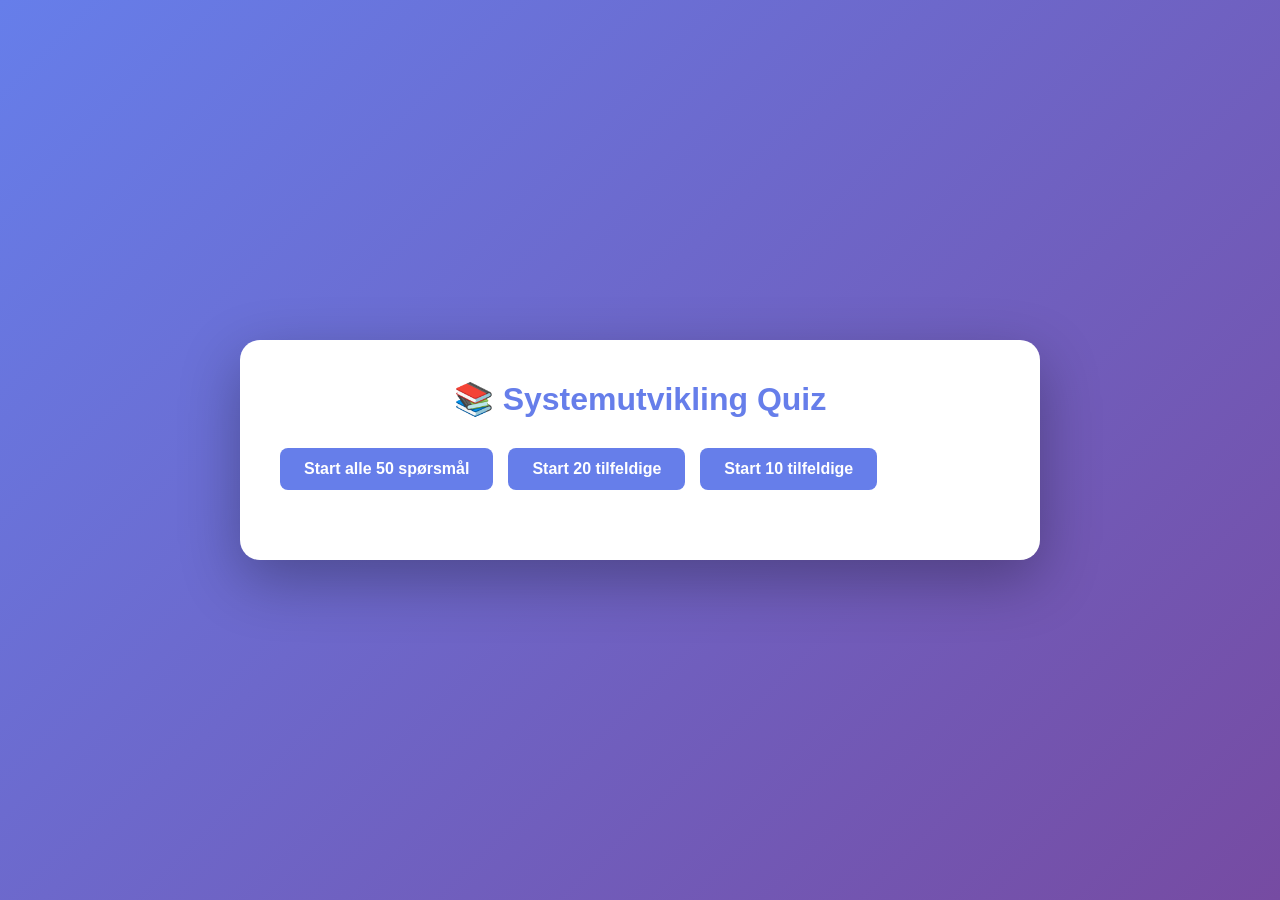
==== index.html @ 2f9189c8 "Add html, css and js, copied from prev repo" ====
<!DOCTYPE html>
<html lang="no">
<head>
    <meta charset="UTF-8">
    <meta name="viewport" content="width=device-width, initial-scale=1.0">
    <link rel="stylesheet" href="style.css">
    <script src="script.js"></script>
    <title>Systemutvikling Quiz</title>
</head>
<body>
    <div class="container">
        <h1>📚 Systemutvikling Quiz</h1>
        
        <div id="startScreen">
            <div class="quiz-controls">
                <button onclick="startQuiz('all')">Start alle 50 spørsmål</button>
                <button onclick="startQuiz('random20')">Start 20 tilfeldige</button>
                <button onclick="startQuiz('random10')">Start 10 tilfeldige</button>
            </div>
        </div>

        <div id="quizScreen" class="hidden">
            <div class="progress-bar">
                <div class="progress-fill" id="progressBar">0%</div>
            </div>

            <div class="question-card">
                <div class="question-number" id="questionNumber"></div>
                <div class="question-text" id="questionText"></div>
                <div class="options" id="optionsContainer"></div>
                <div id="feedback" class="feedback hidden"></div>
            </div>

            <div class="navigation">
                <button id="prevBtn" onclick="previousQuestion()" disabled>← Forrige</button>
                <div class="nav-buttons">
                    <button id="checkBtn" onclick="checkAnswer()">Sjekk svar</button>
                    <button id="nextBtn" onclick="nextQuestion()" disabled>Neste →</button>
                </div>
            </div>
        </div>

        <div id="resultsScreen" class="hidden">
            <div class="results">
                <div class="emoji" id="resultEmoji"></div>
                <h2>Quiz fullført!</h2>
                <div class="score" id="finalScore"></div>
                <div class="score-details" id="scoreDetails"></div>
                <button onclick="location.reload()">Start på nytt</button>
            </div>
        </div>
    </div>
</body>
</html>
---- style.css ----
* {
margin: 0;
padding: 0;
box-sizing: border-box;
}

body {
font-family: 'Segoe UI', Tahoma, Geneva, Verdana, sans-serif;
background: linear-gradient(135deg, #667eea 0%, #764ba2 100%);
min-height: 100vh;
padding: 20px;
display: flex;
justify-content: center;
align-items: center;
}

.container {
background: white;
border-radius: 20px;
box-shadow: 0 20px 60px rgba(0,0,0,0.3);
max-width: 800px;
width: 100%;
padding: 40px;
}

h1 {
color: #667eea;
text-align: center;
margin-bottom: 30px;
font-size: 2em;
}

.quiz-controls {
display: flex;
gap: 15px;
margin-bottom: 30px;
flex-wrap: wrap;
}

button {
background: #667eea;
color: white;
border: none;
padding: 12px 24px;
border-radius: 8px;
cursor: pointer;
font-size: 16px;
font-weight: 600;
transition: all 0.3s;
}

button:hover {
background: #764ba2;
transform: translateY(-2px);
box-shadow: 0 5px 15px rgba(0,0,0,0.2);
}

button:disabled {
background: #ccc;
cursor: not-allowed;
transform: none;
}

.progress-bar {
background: #f0f0f0;
border-radius: 10px;
height: 30px;
margin-bottom: 20px;
overflow: hidden;
position: relative;
}

.progress-fill {
background: linear-gradient(90deg, #667eea 0%, #764ba2 100%);
height: 100%;
transition: width 0.3s;
display: flex;
align-items: center;
justify-content: center;
color: white;
font-weight: bold;
font-size: 14px;
}

.question-card {
background: #f8f9fa;
padding: 30px;
border-radius: 15px;
margin-bottom: 20px;
}

.question-number {
color: #667eea;
font-weight: bold;
font-size: 18px;
margin-bottom: 15px;
}

.question-text {
font-size: 20px;
font-weight: 600;
margin-bottom: 25px;
color: #333;
line-height: 1.5;
}

.options {
display: flex;
flex-direction: column;
gap: 12px;
}

.option {
background: white;
padding: 18px;
border-radius: 10px;
cursor: pointer;
border: 2px solid #e0e0e0;
transition: all 0.3s;
display: flex;
align-items: center;
gap: 12px;
}

.option:hover {
border-color: #667eea;
transform: translateX(5px);
}

.option.selected {
border-color: #667eea;
background: #f0f4ff;
}

.option.correct {
border-color: #4caf50;
background: #e8f5e9;
}

.option.incorrect {
border-color: #f44336;
background: #ffebee;
}

.option.disabled {
cursor: not-allowed;
opacity: 0.7;
}

.option.disabled:hover {
transform: none;
}

.option-label {
font-weight: bold;
color: #667eea;
min-width: 30px;
}

.navigation {
display: flex;
justify-content: space-between;
margin-top: 30px;
gap: 15px;
}

.nav-buttons {
display: flex;
gap: 15px;
}

.results {
text-align: center;
padding: 40px;
}

.score {
font-size: 48px;
font-weight: bold;
color: #667eea;
margin: 20px 0;
}

.score-details {
font-size: 20px;
color: #666;
margin-bottom: 30px;
}

.results h2 {
color: #333;
margin-bottom: 20px;
}

.emoji {
font-size: 80px;
margin-bottom: 20px;
}

.hidden {
display: none;
}

.feedback {
margin-top: 15px;
padding: 15px;
border-radius: 8px;
font-weight: 600;
}

.feedback.correct {
background: #e8f5e9;
color: #2e7d32;
}

.feedback.incorrect {
background: #ffebee;
color: #c62828;
}

@media (max-width: 600px) {
.container {
padding: 20px;
}

h1 {
font-size: 1.5em;
}

.question-text {
font-size: 18px;
}

.quiz-controls {
flex-direction: column;
}

button {
width: 100%;
}
}
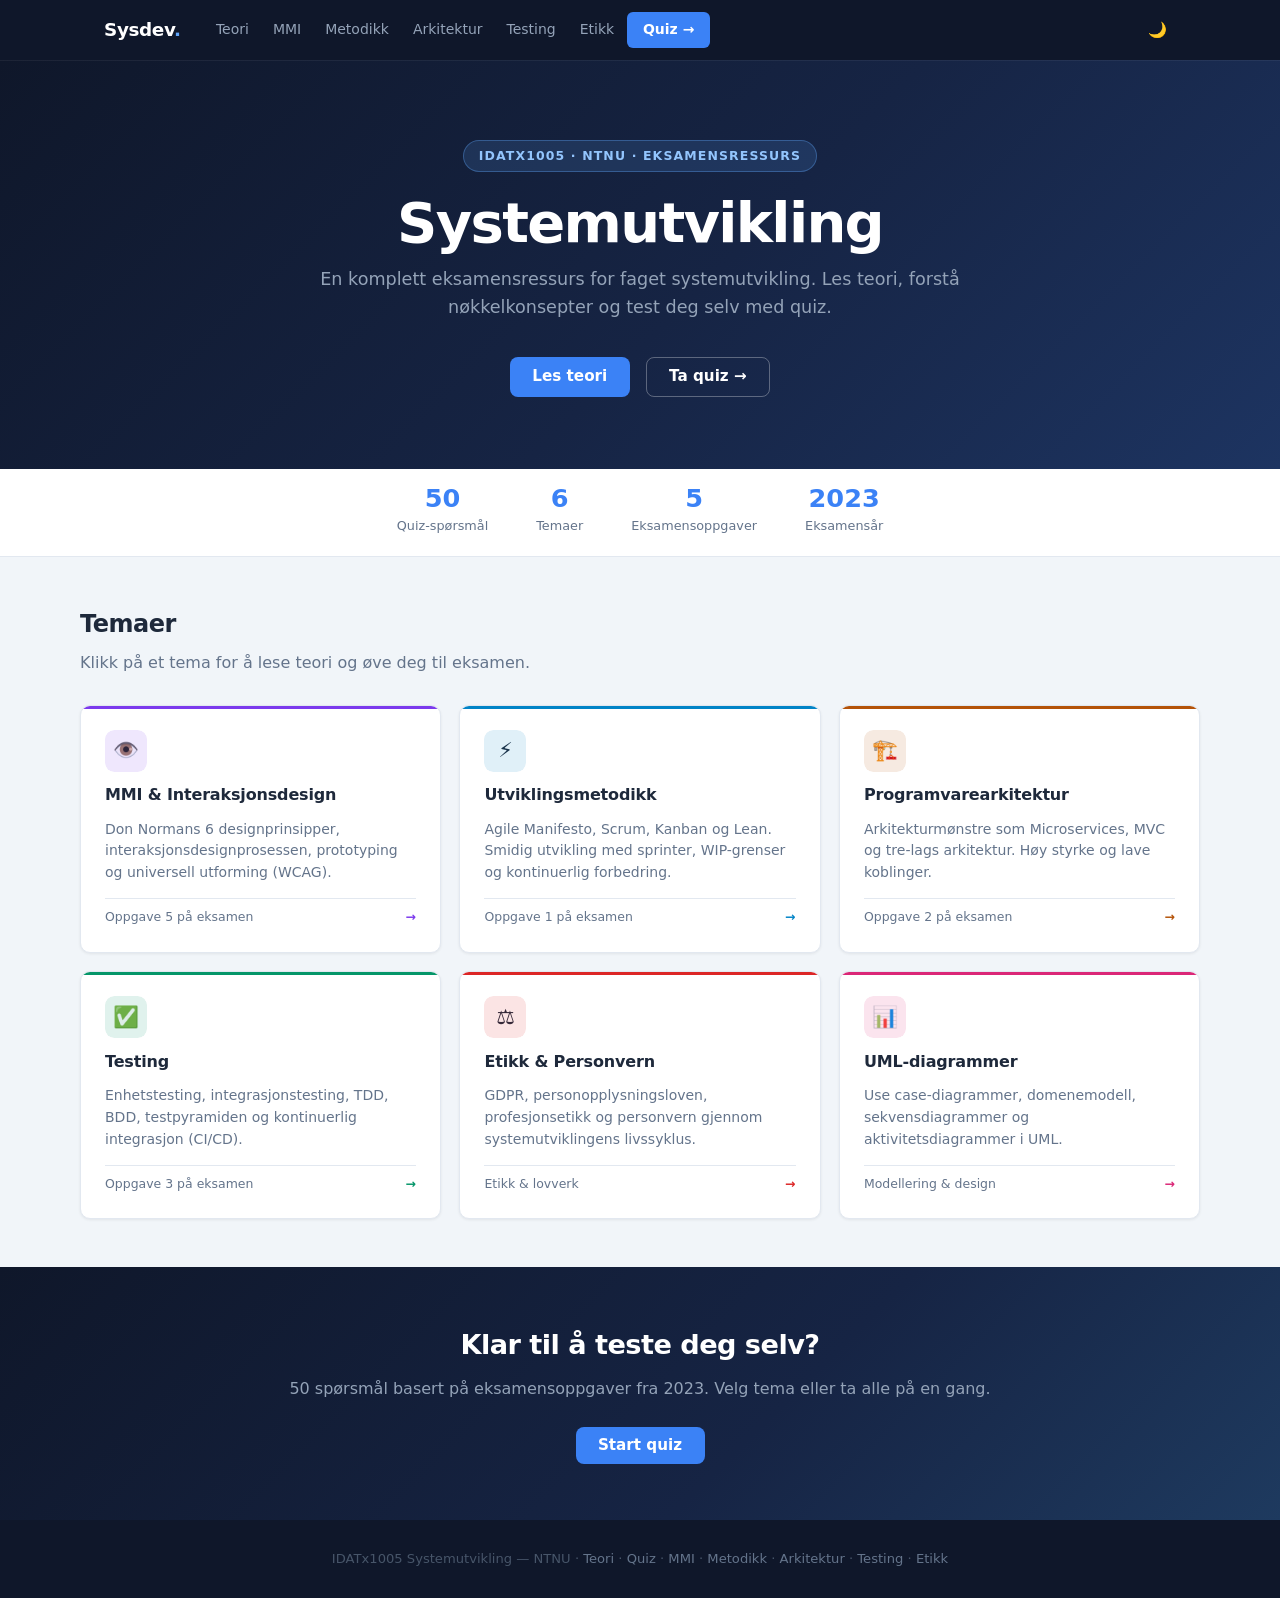
==== commit 76341a4f: "##" ====
--- a/index.html
+++ b/index.html
@@ -1,54 +1,139 @@
 <!DOCTYPE html>
 <html lang="no">
 <head>
-    <meta charset="UTF-8">
-    <meta name="viewport" content="width=device-width, initial-scale=1.0">
-    <link rel="stylesheet" href="style.css">
-    <script src="script.js"></script>
-    <title>Systemutvikling Quiz</title>
+  <meta charset="UTF-8">
+  <meta name="viewport" content="width=device-width, initial-scale=1.0">
+  <link rel="icon" href="/favicon.svg" type="image/svg+xml">
+  <link rel="stylesheet" href="/style.css">
+  <title>Systemutvikling – IDATx1005</title>
+  <script>!function(){var t=localStorage.getItem("theme");if(t)document.documentElement.setAttribute("data-theme",t);else if(window.matchMedia("(prefers-color-scheme: dark)").matches)document.documentElement.setAttribute("data-theme","dark")}();</script>
 </head>
 <body>
-    <div class="container">
-        <h1>📚 Systemutvikling Quiz</h1>
-        
-        <div id="startScreen">
-            <div class="quiz-controls">
-                <button onclick="startQuiz('all')">Start alle 50 spørsmål</button>
-                <button onclick="startQuiz('random20')">Start 20 tilfeldige</button>
-                <button onclick="startQuiz('random10')">Start 10 tilfeldige</button>
-            </div>
-        </div>
 
-        <div id="quizScreen" class="hidden">
-            <div class="progress-bar">
-                <div class="progress-fill" id="progressBar">0%</div>
-            </div>
+<header id="site-header"></header>
 
-            <div class="question-card">
-                <div class="question-number" id="questionNumber"></div>
-                <div class="question-text" id="questionText"></div>
-                <div class="options" id="optionsContainer"></div>
-                <div id="feedback" class="feedback hidden"></div>
-            </div>
+<main>
 
-            <div class="navigation">
-                <button id="prevBtn" onclick="previousQuestion()" disabled>← Forrige</button>
-                <div class="nav-buttons">
-                    <button id="checkBtn" onclick="checkAnswer()">Sjekk svar</button>
-                    <button id="nextBtn" onclick="nextQuestion()" disabled>Neste →</button>
-                </div>
-            </div>
-        </div>
+  <!-- Hero -->
+  <section class="hero">
+    <div class="hero-inner">
+      <span class="hero-eyebrow">IDATx1005 · NTNU · Eksamensressurs</span>
+      <h1>Systemutvikling</h1>
+      <p class="hero-subtitle">
+        En komplett eksamensressurs for faget systemutvikling. Les teori, forstå nøkkelkonsepter og test deg selv med quiz.
+      </p>
+      <div class="hero-actions">
+        <a href="/teori/" class="btn btn-primary">Les teori</a>
+        <a href="/quiz/" class="btn btn-outline">Ta quiz →</a>
+      </div>
+    </div>
+  </section>
 
-        <div id="resultsScreen" class="hidden">
-            <div class="results">
-                <div class="emoji" id="resultEmoji"></div>
-                <h2>Quiz fullført!</h2>
-                <div class="score" id="finalScore"></div>
-                <div class="score-details" id="scoreDetails"></div>
-                <button onclick="location.reload()">Start på nytt</button>
-            </div>
-        </div>
+  <!-- Stats -->
+  <div class="stats-bar">
+    <div class="stats-inner">
+      <div class="stat">
+        <span class="stat-num">50</span>
+        <span class="stat-label">Quiz-spørsmål</span>
+      </div>
+      <div class="stat">
+        <span class="stat-num">6</span>
+        <span class="stat-label">Temaer</span>
+      </div>
+      <div class="stat">
+        <span class="stat-num">5</span>
+        <span class="stat-label">Eksamensoppgaver</span>
+      </div>
+      <div class="stat">
+        <span class="stat-num">2023</span>
+        <span class="stat-label">Eksamensår</span>
+      </div>
     </div>
+  </div>
+
+  <!-- Topics -->
+  <section class="section">
+    <div class="section-inner">
+      <div class="section-header">
+        <h2>Temaer</h2>
+        <p>Klikk på et tema for å lese teori og øve deg til eksamen.</p>
+      </div>
+      <div class="topics-grid">
+
+        <a href="/mmi/" class="topic-card" style="--accent: var(--c-mmi)">
+          <div class="topic-card-icon">👁️</div>
+          <h3>MMI & Interaksjonsdesign</h3>
+          <p>Don Normans 6 designprinsipper, interaksjonsdesignprosessen, prototyping og universell utforming (WCAG).</p>
+          <div class="topic-card-meta">
+            <span>Oppgave 5 på eksamen</span>
+            <span class="topic-card-arrow">→</span>
+          </div>
+        </a>
+
+        <a href="/metodikk/" class="topic-card" style="--accent: var(--c-metodikk)">
+          <div class="topic-card-icon">⚡</div>
+          <h3>Utviklingsmetodikk</h3>
+          <p>Agile Manifesto, Scrum, Kanban og Lean. Smidig utvikling med sprinter, WIP-grenser og kontinuerlig forbedring.</p>
+          <div class="topic-card-meta">
+            <span>Oppgave 1 på eksamen</span>
+            <span class="topic-card-arrow">→</span>
+          </div>
+        </a>
+
+        <a href="/arkitektur/" class="topic-card" style="--accent: var(--c-arkitektur)">
+          <div class="topic-card-icon">🏗️</div>
+          <h3>Programvarearkitektur</h3>
+          <p>Arkitekturmønstre som Microservices, MVC og tre-lags arkitektur. Høy styrke og lave koblinger.</p>
+          <div class="topic-card-meta">
+            <span>Oppgave 2 på eksamen</span>
+            <span class="topic-card-arrow">→</span>
+          </div>
+        </a>
+
+        <a href="/testing/" class="topic-card" style="--accent: var(--c-testing)">
+          <div class="topic-card-icon">✅</div>
+          <h3>Testing</h3>
+          <p>Enhetstesting, integrasjonstesting, TDD, BDD, testpyramiden og kontinuerlig integrasjon (CI/CD).</p>
+          <div class="topic-card-meta">
+            <span>Oppgave 3 på eksamen</span>
+            <span class="topic-card-arrow">→</span>
+          </div>
+        </a>
+
+        <a href="/etikk/" class="topic-card" style="--accent: var(--c-etikk)">
+          <div class="topic-card-icon">⚖️</div>
+          <h3>Etikk & Personvern</h3>
+          <p>GDPR, personopplysningsloven, profesjonsetikk og personvern gjennom systemutviklingens livssyklus.</p>
+          <div class="topic-card-meta">
+            <span>Etikk & lovverk</span>
+            <span class="topic-card-arrow">→</span>
+          </div>
+        </a>
+
+        <a href="/uml/" class="topic-card" style="--accent: var(--c-uml)">
+          <div class="topic-card-icon">📊</div>
+          <h3>UML-diagrammer</h3>
+          <p>Use case-diagrammer, domenemodell, sekvensdiagrammer og aktivitetsdiagrammer i UML.</p>
+          <div class="topic-card-meta">
+            <span>Modellering & design</span>
+            <span class="topic-card-arrow">→</span>
+          </div>
+        </a>
+
+      </div>
+    </div>
+  </section>
+
+  <!-- Quiz CTA -->
+  <section class="quiz-cta">
+    <h2>Klar til å teste deg selv?</h2>
+    <p>50 spørsmål basert på eksamensoppgaver fra 2023. Velg tema eller ta alle på en gang.</p>
+    <a href="/quiz/" class="btn btn-primary">Start quiz</a>
+  </section>
+
+</main>
+
+<div id="site-footer"></div>
+<script src="/nav.js"></script>
 </body>
 </html>
--- a/style.css
+++ b/style.css
@@ -1,241 +1,1282 @@
-* {
-margin: 0;
-padding: 0;
-box-sizing: border-box;
+/* ========================================
+   SYSTEMUTVIKLING – DESIGN SYSTEM
+   ======================================== */
+
+*, *::before, *::after {
+  box-sizing: border-box;
+  margin: 0;
+  padding: 0;
+}
+
+:root {
+  --bg: #f1f5f9;
+  --surface: #ffffff;
+  --nav-bg: #0f172a;
+  --text: #1e293b;
+  --text-muted: #64748b;
+  --border: #e2e8f0;
+  --primary: #3b82f6;
+  --primary-dark: #1d4ed8;
+  --nav-h: 60px;
+  --max-w: 1120px;
+  --radius: 10px;
+  --shadow-sm: 0 1px 3px rgba(0,0,0,.07);
+  --shadow: 0 2px 8px rgba(0,0,0,.09);
+  --shadow-md: 0 4px 16px rgba(0,0,0,.12);
+
+  /* Topic accent colors */
+  --c-mmi: #7c3aed;
+  --c-metodikk: #0284c7;
+  --c-scrum: #0891b2;
+  --c-kanban: #0d9488;
+  --c-arkitektur: #b45309;
+  --c-testing: #059669;
+  --c-etikk: #dc2626;
+  --c-uml: #db2777;
+  --c-prosjekt: #9333ea;
+}
+
+[data-theme="dark"] {
+  --bg: #0d1117;
+  --surface: #161b22;
+  --nav-bg: #010409;
+  --text: #e6edf3;
+  --text-muted: #7d8590;
+  --border: #30363d;
+  --shadow-sm: 0 1px 3px rgba(0,0,0,.4);
+  --shadow: 0 2px 8px rgba(0,0,0,.5);
+  --shadow-md: 0 4px 16px rgba(0,0,0,.6);
+}
+
+html {
+  font-size: 16px;
+  scroll-behavior: smooth;
+  transition: background-color .2s, color .2s;
 }
 
 body {
-font-family: 'Segoe UI', Tahoma, Geneva, Verdana, sans-serif;
-background: linear-gradient(135deg, #667eea 0%, #764ba2 100%);
-min-height: 100vh;
-padding: 20px;
-display: flex;
-justify-content: center;
-align-items: center;
-}
-
-.container {
-background: white;
-border-radius: 20px;
-box-shadow: 0 20px 60px rgba(0,0,0,0.3);
-max-width: 800px;
-width: 100%;
-padding: 40px;
-}
-
-h1 {
-color: #667eea;
-text-align: center;
-margin-bottom: 30px;
-font-size: 2em;
-}
-
-.quiz-controls {
-display: flex;
-gap: 15px;
-margin-bottom: 30px;
-flex-wrap: wrap;
-}
-
-button {
-background: #667eea;
-color: white;
-border: none;
-padding: 12px 24px;
-border-radius: 8px;
-cursor: pointer;
-font-size: 16px;
-font-weight: 600;
-transition: all 0.3s;
-}
-
-button:hover {
-background: #764ba2;
-transform: translateY(-2px);
-box-shadow: 0 5px 15px rgba(0,0,0,0.2);
-}
-
-button:disabled {
-background: #ccc;
-cursor: not-allowed;
-transform: none;
+  font-family: 'Segoe UI', system-ui, -apple-system, BlinkMacSystemFont, sans-serif;
+  background: var(--bg);
+  color: var(--text);
+  line-height: 1.65;
+  min-height: 100vh;
+  display: flex;
+  flex-direction: column;
+}
+
+main {
+  flex: 1;
+}
+
+a {
+  color: var(--primary);
+  text-decoration: none;
+}
+a:hover { text-decoration: underline; }
+img { max-width: 100%; height: auto; display: block; }
+
+/* ========================================
+   NAVIGATION
+   ======================================== */
+
+.site-nav {
+  background: var(--nav-bg);
+  height: var(--nav-h);
+  position: sticky;
+  top: 0;
+  z-index: 200;
+  box-shadow: 0 1px 0 rgba(255,255,255,.06);
+}
+
+.nav-inner {
+  max-width: var(--max-w);
+  margin: 0 auto;
+  padding: 0 1.5rem;
+  height: 100%;
+  display: flex;
+  align-items: center;
+  gap: 1.5rem;
+}
+
+.nav-logo {
+  color: white;
+  font-weight: 800;
+  font-size: 1.15rem;
+  letter-spacing: -.02em;
+  text-decoration: none;
+  white-space: nowrap;
+  flex-shrink: 0;
+}
+.nav-logo span { color: #60a5fa; }
+.nav-logo:hover { text-decoration: none; }
+
+.nav-links {
+  display: flex;
+  list-style: none;
+  gap: .1rem;
+  flex: 1;
+  flex-wrap: nowrap;
+}
+
+.nav-links li a {
+  color: #94a3b8;
+  text-decoration: none;
+  font-size: .875rem;
+  font-weight: 500;
+  padding: .4rem .7rem;
+  border-radius: 6px;
+  transition: color .15s, background .15s;
+  white-space: nowrap;
+  display: block;
+}
+
+.nav-links li a:hover {
+  color: white;
+  background: rgba(255,255,255,.08);
+  text-decoration: none;
+}
+
+.nav-links li a.active {
+  color: white;
+  background: rgba(255,255,255,.1);
+}
+
+.nav-quiz-btn {
+  margin-left: auto !important;
+  background: var(--primary) !important;
+  color: white !important;
+  padding: .4rem 1rem !important;
+  font-weight: 600 !important;
+}
+.nav-quiz-btn:hover {
+  background: var(--primary-dark) !important;
+  color: white !important;
+}
+
+.nav-toggle {
+  display: none;
+  background: none;
+  border: none;
+  color: #94a3b8;
+  font-size: 1.35rem;
+  cursor: pointer;
+  padding: .25rem .5rem;
+  margin-left: auto;
+  line-height: 1;
+}
+.nav-toggle:hover { color: white; }
+
+.theme-toggle {
+  background: none;
+  border: none;
+  color: #94a3b8;
+  cursor: pointer;
+  font-size: .95rem;
+  padding: .3rem .55rem;
+  border-radius: 6px;
+  line-height: 1;
+  transition: color .15s, background .15s;
+  flex-shrink: 0;
+}
+.theme-toggle:hover { color: white; background: rgba(255,255,255,.08); }
+
+/* ========================================
+   BUTTONS
+   ======================================== */
+
+.btn {
+  display: inline-flex;
+  align-items: center;
+  gap: .5rem;
+  padding: .7rem 1.4rem;
+  border-radius: 8px;
+  font-size: .95rem;
+  font-weight: 600;
+  cursor: pointer;
+  border: none;
+  transition: all .2s;
+  text-decoration: none;
+  line-height: 1;
+}
+
+.btn-primary {
+  background: var(--primary);
+  color: white;
+}
+.btn-primary:hover {
+  background: var(--primary-dark);
+  transform: translateY(-1px);
+  box-shadow: 0 4px 12px rgba(59,130,246,.35);
+  text-decoration: none; color: white;
+}
+
+.btn-outline {
+  background: transparent;
+  color: white;
+  border: 1.5px solid rgba(255,255,255,.3);
+}
+.btn-outline:hover {
+  border-color: rgba(255,255,255,.6);
+  background: rgba(255,255,255,.07);
+  text-decoration: none; color: white;
+}
+
+.btn-sm {
+  padding: .5rem 1rem;
+  font-size: .875rem;
+}
+
+.btn-ghost {
+  background: transparent;
+  color: var(--text-muted);
+  border: 1.5px solid var(--border);
+}
+.btn-ghost:hover {
+  color: var(--text);
+  border-color: #94a3b8;
+  text-decoration: none;
+}
+
+/* ========================================
+   HERO
+   ======================================== */
+
+.hero {
+  background: linear-gradient(135deg, #0f172a 0%, #162444 55%, #1d3461 100%);
+  color: white;
+  padding: 5rem 1.5rem 4.5rem;
+  text-align: center;
+}
+
+.hero-inner {
+  max-width: 680px;
+  margin: 0 auto;
+}
+
+.hero-eyebrow {
+  display: inline-block;
+  background: rgba(96,165,250,.15);
+  border: 1px solid rgba(96,165,250,.35);
+  color: #93c5fd;
+  font-size: .78rem;
+  font-weight: 700;
+  letter-spacing: .09em;
+  text-transform: uppercase;
+  padding: .3rem .9rem;
+  border-radius: 100px;
+  margin-bottom: 1.25rem;
+}
+
+.hero h1 {
+  font-size: clamp(2.25rem, 5.5vw, 3.5rem);
+  font-weight: 800;
+  line-height: 1.1;
+  margin-bottom: .7rem;
+  letter-spacing: -.03em;
+}
+
+.hero-subtitle {
+  font-size: 1.1rem;
+  color: #94a3b8;
+  margin-bottom: 2.25rem;
+  line-height: 1.6;
+}
+
+.hero-actions {
+  display: flex;
+  gap: 1rem;
+  justify-content: center;
+  flex-wrap: wrap;
+}
+
+/* ========================================
+   STATS BAR
+   ======================================== */
+
+.stats-bar {
+  background: var(--surface);
+  border-bottom: 1px solid var(--border);
+  padding: 1.1rem 1.5rem;
+}
+
+.stats-inner {
+  max-width: var(--max-w);
+  margin: 0 auto;
+  display: flex;
+  gap: 3rem;
+  justify-content: center;
+  align-items: center;
+  flex-wrap: wrap;
+}
+
+.stat { text-align: center; }
+.stat-num {
+  display: block;
+  font-size: 1.6rem;
+  font-weight: 800;
+  color: var(--primary);
+  line-height: 1;
+}
+.stat-label {
+  font-size: .8rem;
+  color: var(--text-muted);
+  margin-top: .2rem;
+}
+
+/* ========================================
+   SECTIONS
+   ======================================== */
+
+.section {
+  padding: 3rem 1.5rem;
+}
+.section-alt { background: var(--surface); }
+
+.section-inner {
+  max-width: var(--max-w);
+  margin: 0 auto;
+}
+
+.section-header { margin-bottom: 1.75rem; }
+.section-header h2 {
+  font-size: 1.5rem;
+  font-weight: 700;
+  letter-spacing: -.02em;
+}
+.section-header p {
+  color: var(--text-muted);
+  margin-top: .35rem;
+}
+
+/* ========================================
+   TOPIC CARDS GRID
+   ======================================== */
+
+.topics-grid {
+  display: grid;
+  grid-template-columns: repeat(auto-fill, minmax(290px, 1fr));
+  gap: 1.15rem;
+}
+
+.topic-card {
+  background: var(--surface);
+  border-radius: var(--radius);
+  padding: 1.5rem;
+  border: 1px solid var(--border);
+  box-shadow: var(--shadow-sm);
+  transition: transform .2s, box-shadow .2s;
+  text-decoration: none;
+  color: var(--text);
+  display: flex;
+  flex-direction: column;
+  gap: .65rem;
+  position: relative;
+  overflow: hidden;
+}
+
+.topic-card::before {
+  content: '';
+  position: absolute;
+  top: 0; left: 0; right: 0;
+  height: 3px;
+  background: var(--accent, var(--primary));
+}
+
+.topic-card:hover {
+  transform: translateY(-3px);
+  box-shadow: var(--shadow-md);
+  text-decoration: none;
+  color: var(--text);
+}
+
+.topic-card-icon {
+  width: 42px;
+  height: 42px;
+  border-radius: 9px;
+  display: flex;
+  align-items: center;
+  justify-content: center;
+  font-size: 1.3rem;
+  position: relative;
+  overflow: hidden;
+}
+
+.topic-card-icon::before {
+  content: '';
+  position: absolute;
+  inset: 0;
+  background: var(--accent, var(--primary));
+  opacity: .12;
+  border-radius: inherit;
+}
+
+.topic-card h3 {
+  font-size: 1rem;
+  font-weight: 700;
+  letter-spacing: -.01em;
+}
+
+.topic-card p {
+  font-size: .875rem;
+  color: var(--text-muted);
+  line-height: 1.55;
+  flex: 1;
+}
+
+.topic-card-meta {
+  display: flex;
+  align-items: center;
+  justify-content: space-between;
+  font-size: .78rem;
+  color: var(--text-muted);
+  padding-top: .5rem;
+  border-top: 1px solid var(--border);
+  margin-top: .25rem;
+}
+
+.topic-card-arrow { color: var(--accent, var(--primary)); font-weight: 700; }
+
+/* ========================================
+   PAGE HEADER (inner pages)
+   ======================================== */
+
+.page-header {
+  background: var(--surface);
+  border-bottom: 1px solid var(--border);
+  padding: 2rem 1.5rem 1.75rem;
+}
+
+.page-header-inner {
+  max-width: var(--max-w);
+  margin: 0 auto;
+}
+
+.breadcrumb {
+  display: flex;
+  align-items: center;
+  gap: .45rem;
+  font-size: .82rem;
+  color: var(--text-muted);
+  margin-bottom: .75rem;
+}
+.breadcrumb a { color: var(--text-muted); }
+.breadcrumb a:hover { color: var(--primary); }
+.breadcrumb-sep { color: #cbd5e1; }
+
+.topic-tag {
+  display: inline-flex;
+  align-items: center;
+  font-size: .75rem;
+  font-weight: 700;
+  letter-spacing: .05em;
+  text-transform: uppercase;
+  color: var(--accent, var(--primary));
+  background: transparent;
+  margin-bottom: .65rem;
+}
+
+.page-header h1 {
+  font-size: clamp(1.6rem, 3.5vw, 2.4rem);
+  font-weight: 800;
+  letter-spacing: -.03em;
+  line-height: 1.15;
+}
+
+.page-header .lead {
+  color: var(--text-muted);
+  font-size: 1.05rem;
+  max-width: 660px;
+  margin-top: .6rem;
+  line-height: 1.6;
+}
+
+/* ========================================
+   TWO-COLUMN LAYOUT
+   ======================================== */
+
+.two-col {
+  max-width: var(--max-w);
+  margin: 0 auto;
+  padding: 2.5rem 1.5rem 4rem;
+  display: grid;
+  grid-template-columns: 220px 1fr;
+  gap: 2.5rem;
+  align-items: start;
+}
+
+/* ========================================
+   TABLE OF CONTENTS
+   ======================================== */
+
+.toc {
+  position: sticky;
+  top: calc(var(--nav-h) + 1.25rem);
+  background: var(--surface);
+  border-radius: var(--radius);
+  border: 1px solid var(--border);
+  padding: 1.15rem;
+  font-size: .875rem;
+}
+
+.toc-title {
+  font-size: .7rem;
+  font-weight: 700;
+  letter-spacing: .08em;
+  text-transform: uppercase;
+  color: var(--text-muted);
+  margin-bottom: .75rem;
+}
+
+.toc-list {
+  list-style: none;
+  display: flex;
+  flex-direction: column;
+  gap: .05rem;
+}
+
+.toc-list a {
+  display: block;
+  color: var(--text-muted);
+  padding: .3rem .5rem;
+  border-radius: 5px;
+  transition: color .12s, background .12s;
+  text-decoration: none;
+  line-height: 1.4;
+}
+
+.toc-list a:hover {
+  color: var(--text);
+  background: var(--bg);
+}
+
+.toc-list a.active {
+  color: var(--accent, var(--primary));
+  font-weight: 600;
+}
+
+.toc-divider {
+  height: 1px;
+  background: var(--border);
+  margin: .6rem 0;
+}
+
+/* ========================================
+   ARTICLE CONTENT
+   ======================================== */
+
+.article section {
+  margin-bottom: 3rem;
+  scroll-margin-top: calc(var(--nav-h) + 1.5rem);
+}
+
+.article h2 {
+  font-size: 1.4rem;
+  font-weight: 700;
+  color: var(--text);
+  margin-bottom: 1rem;
+  padding-bottom: .6rem;
+  border-bottom: 2px solid var(--accent, var(--primary));
+  letter-spacing: -.02em;
+  display: flex;
+  align-items: center;
+  gap: .5rem;
+}
+
+.article h3 {
+  font-size: 1.05rem;
+  font-weight: 700;
+  margin: 1.5rem 0 .6rem;
+  color: var(--text);
+  letter-spacing: -.01em;
+}
+
+.article h4 {
+  font-size: .95rem;
+  font-weight: 600;
+  margin: 1rem 0 .4rem;
+  color: var(--text);
+}
+
+.article p {
+  margin-bottom: .8rem;
+  color: #334155;
+}
+
+.article ul, .article ol {
+  padding-left: 1.5rem;
+  margin-bottom: .8rem;
+}
+
+.article li {
+  margin-bottom: .4rem;
+  color: #334155;
+}
+
+.article strong { color: var(--text); font-weight: 600; }
+
+/* ========================================
+   CALLOUT BOXES
+   ======================================== */
+
+.callout {
+  border-radius: 8px;
+  padding: 1rem 1.25rem;
+  margin: 1.25rem 0;
+  border-left: 4px solid var(--primary);
+  background: #eff6ff;
+}
+
+.callout-tip {
+  background: #f0fdf4;
+  border-left-color: #16a34a;
+}
+
+.callout-warning {
+  background: #fffbeb;
+  border-left-color: #d97706;
+}
+
+.callout-important {
+  background: #fdf4ff;
+  border-left-color: #9333ea;
+}
+
+.callout strong:first-child {
+  display: block;
+  font-size: .72rem;
+  letter-spacing: .07em;
+  text-transform: uppercase;
+  margin-bottom: .35rem;
+  color: var(--primary);
+}
+.callout-tip strong:first-child { color: #16a34a; }
+.callout-warning strong:first-child { color: #d97706; }
+.callout-important strong:first-child { color: #9333ea; }
+
+/* ========================================
+   TERM / DEFINITION CARDS
+   ======================================== */
+
+.term-grid {
+  display: grid;
+  grid-template-columns: repeat(auto-fill, minmax(240px, 1fr));
+  gap: .9rem;
+  margin: 1rem 0;
+}
+
+.term-card {
+  background: var(--surface);
+  border: 1px solid var(--border);
+  border-radius: 8px;
+  padding: 1rem;
+}
+
+.term-card dt {
+  font-weight: 700;
+  font-size: .9rem;
+  color: var(--accent, var(--primary));
+  margin-bottom: .3rem;
+}
+
+.term-card dd {
+  font-size: .855rem;
+  color: var(--text-muted);
+  line-height: 1.55;
+}
+
+/* ========================================
+   STEPS / PROCESS LIST
+   ======================================== */
+
+.steps {
+  list-style: none;
+  padding: 0;
+  margin: 1rem 0;
+  display: flex;
+  flex-direction: column;
+  gap: .75rem;
+}
+
+.step {
+  display: flex;
+  gap: 1rem;
+  background: var(--surface);
+  border: 1px solid var(--border);
+  border-radius: 8px;
+  padding: 1rem;
+}
+
+.step-num {
+  flex-shrink: 0;
+  width: 30px;
+  height: 30px;
+  border-radius: 50%;
+  background: var(--accent, var(--primary));
+  color: white;
+  display: flex;
+  align-items: center;
+  justify-content: center;
+  font-weight: 700;
+  font-size: .85rem;
+}
+
+.step-content h4 {
+  font-weight: 600;
+  font-size: .95rem;
+  margin-bottom: .2rem;
+}
+.step-content p {
+  font-size: .875rem;
+  color: var(--text-muted);
+  margin: 0;
+}
+
+/* ========================================
+   COMPARISON TABLE
+   ======================================== */
+
+.compare-table {
+  width: 100%;
+  border-collapse: collapse;
+  margin: 1rem 0;
+  font-size: .875rem;
+  background: var(--surface);
+  border-radius: var(--radius);
+  overflow: hidden;
+  box-shadow: var(--shadow-sm);
+  border: 1px solid var(--border);
+}
+
+.compare-table th {
+  background: var(--nav-bg);
+  color: white;
+  padding: .75rem 1rem;
+  text-align: left;
+  font-weight: 600;
+  font-size: .85rem;
+}
+
+.compare-table td {
+  padding: .75rem 1rem;
+  border-bottom: 1px solid var(--border);
+  vertical-align: top;
+  color: #334155;
+}
+
+.compare-table tr:last-child td { border-bottom: none; }
+.compare-table tr:nth-child(even) td { background: var(--bg); }
+
+/* ========================================
+   PROS/CONS GRID
+   ======================================== */
+
+.pros-cons {
+  display: grid;
+  grid-template-columns: 1fr 1fr;
+  gap: 1rem;
+  margin: 1rem 0;
+}
+
+.pros, .cons {
+  border-radius: 8px;
+  padding: 1rem 1.15rem;
+}
+
+.pros {
+  background: #f0fdf4;
+  border: 1px solid #bbf7d0;
+}
+
+.cons {
+  background: #fef2f2;
+  border: 1px solid #fecaca;
+}
+
+.pros h4 { color: #166534; margin-bottom: .6rem; font-size: .9rem; }
+.cons h4 { color: #991b1b; margin-bottom: .6rem; font-size: .9rem; }
+
+.pros ul, .cons ul {
+  padding-left: 1.25rem;
+  margin: 0;
+}
+
+.pros li, .cons li {
+  font-size: .855rem;
+  margin-bottom: .3rem;
+}
+
+.pros li { color: #166534; }
+.cons li { color: #991b1b; }
+
+/* ========================================
+   QUIZ CTA SECTION
+   ======================================== */
+
+.quiz-cta {
+  background: linear-gradient(135deg, #0f172a 0%, #162444 60%, #1e3a5f 100%);
+  color: white;
+  padding: 3.5rem 1.5rem;
+  text-align: center;
+}
+
+.quiz-cta h2 {
+  font-size: 1.7rem;
+  font-weight: 700;
+  margin-bottom: .5rem;
+  letter-spacing: -.02em;
+}
+
+.quiz-cta p {
+  color: #94a3b8;
+  margin-bottom: 1.5rem;
+  font-size: 1rem;
+}
+
+/* ========================================
+   QUIZ PAGE
+   ======================================== */
+
+.quiz-page {
+  max-width: 740px;
+  margin: 0 auto;
+  padding: 2rem 1.5rem 4rem;
+}
+
+.quiz-header {
+  margin-bottom: 1.5rem;
+}
+
+.quiz-header h1 {
+  font-size: 1.6rem;
+  font-weight: 800;
+  letter-spacing: -.02em;
+  margin-bottom: .35rem;
+}
+
+.quiz-header p { color: var(--text-muted); }
+
+.quiz-topic-filters {
+  display: flex;
+  flex-wrap: wrap;
+  gap: .5rem;
+  margin-bottom: 1.75rem;
+}
+
+.filter-btn {
+  padding: .38rem .9rem;
+  border-radius: 100px;
+  font-size: .82rem;
+  font-weight: 600;
+  border: 1.5px solid var(--border);
+  background: var(--surface);
+  cursor: pointer;
+  transition: all .15s;
+  color: var(--text-muted);
+}
+
+.filter-btn:hover {
+  border-color: var(--primary);
+  color: var(--primary);
+}
+
+.filter-btn.active {
+  background: var(--primary);
+  color: white;
+  border-color: var(--primary);
+}
+
+.quiz-start-card {
+  background: var(--surface);
+  border-radius: var(--radius);
+  border: 1px solid var(--border);
+  padding: 2rem;
+  box-shadow: var(--shadow-sm);
+}
+
+.quiz-start-card h2 {
+  font-size: 1.25rem;
+  font-weight: 700;
+  margin-bottom: .4rem;
+}
+
+.quiz-start-card p {
+  color: var(--text-muted);
+  margin-bottom: 1.5rem;
+  font-size: .9rem;
+}
+
+.quiz-mode-btns {
+  display: flex;
+  gap: .75rem;
+  flex-wrap: wrap;
+}
+
+.progress-wrap { margin-bottom: 1.25rem; }
+
+.progress-info {
+  display: flex;
+  justify-content: space-between;
+  font-size: .82rem;
+  color: var(--text-muted);
+  margin-bottom: .4rem;
 }
 
 .progress-bar {
-background: #f0f0f0;
-border-radius: 10px;
-height: 30px;
-margin-bottom: 20px;
-overflow: hidden;
-position: relative;
+  background: var(--border);
+  border-radius: 100px;
+  height: 6px;
+  overflow: hidden;
 }
 
 .progress-fill {
-background: linear-gradient(90deg, #667eea 0%, #764ba2 100%);
-height: 100%;
-transition: width 0.3s;
-display: flex;
-align-items: center;
-justify-content: center;
-color: white;
-font-weight: bold;
-font-size: 14px;
+  background: linear-gradient(90deg, var(--primary), #8b5cf6);
+  height: 100%;
+  border-radius: 100px;
+  transition: width .3s;
 }
 
 .question-card {
-background: #f8f9fa;
-padding: 30px;
-border-radius: 15px;
-margin-bottom: 20px;
+  background: var(--surface);
+  border-radius: var(--radius);
+  border: 1px solid var(--border);
+  padding: 1.75rem;
+  margin-bottom: 1rem;
+  box-shadow: var(--shadow-sm);
 }
 
 .question-number {
-color: #667eea;
-font-weight: bold;
-font-size: 18px;
-margin-bottom: 15px;
+  font-size: .82rem;
+  font-weight: 600;
+  color: var(--primary);
+  text-transform: uppercase;
+  letter-spacing: .04em;
+  margin-bottom: .75rem;
 }
 
 .question-text {
-font-size: 20px;
-font-weight: 600;
-margin-bottom: 25px;
-color: #333;
-line-height: 1.5;
+  font-size: 1.05rem;
+  font-weight: 600;
+  line-height: 1.55;
+  margin-bottom: 1.25rem;
+  color: var(--text);
 }
 
 .options {
-display: flex;
-flex-direction: column;
-gap: 12px;
+  display: flex;
+  flex-direction: column;
+  gap: .65rem;
 }
 
 .option {
-background: white;
-padding: 18px;
-border-radius: 10px;
-cursor: pointer;
-border: 2px solid #e0e0e0;
-transition: all 0.3s;
-display: flex;
-align-items: center;
-gap: 12px;
-}
-
-.option:hover {
-border-color: #667eea;
-transform: translateX(5px);
+  background: var(--bg);
+  border: 1.5px solid var(--border);
+  border-radius: 8px;
+  padding: .85rem 1rem;
+  cursor: pointer;
+  transition: all .15s;
+  display: flex;
+  align-items: flex-start;
+  gap: .75rem;
+  font-size: .92rem;
+  line-height: 1.5;
+  text-align: left;
+}
+
+.option:hover:not(.disabled) {
+  border-color: var(--primary);
+  background: #eff6ff;
 }
 
 .option.selected {
-border-color: #667eea;
-background: #f0f4ff;
+  border-color: var(--primary);
+  background: #eff6ff;
 }
 
 .option.correct {
-border-color: #4caf50;
-background: #e8f5e9;
+  border-color: #16a34a;
+  background: #f0fdf4;
 }
 
 .option.incorrect {
-border-color: #f44336;
-background: #ffebee;
-}
-
-.option.disabled {
-cursor: not-allowed;
-opacity: 0.7;
-}
-
-.option.disabled:hover {
-transform: none;
-}
+  border-color: #dc2626;
+  background: #fef2f2;
+}
+
+.option.disabled { cursor: not-allowed; }
 
 .option-label {
-font-weight: bold;
-color: #667eea;
-min-width: 30px;
-}
-
-.navigation {
-display: flex;
-justify-content: space-between;
-margin-top: 30px;
-gap: 15px;
-}
-
-.nav-buttons {
-display: flex;
-gap: 15px;
-}
-
-.results {
-text-align: center;
-padding: 40px;
-}
-
-.score {
-font-size: 48px;
-font-weight: bold;
-color: #667eea;
-margin: 20px 0;
-}
-
-.score-details {
-font-size: 20px;
-color: #666;
-margin-bottom: 30px;
-}
-
-.results h2 {
-color: #333;
-margin-bottom: 20px;
-}
-
-.emoji {
-font-size: 80px;
-margin-bottom: 20px;
-}
-
-.hidden {
-display: none;
-}
+  font-weight: 700;
+  font-size: .82rem;
+  color: var(--text-muted);
+  min-width: 1.5rem;
+  flex-shrink: 0;
+  padding-top: .1rem;
+}
+
+.option.selected .option-label { color: var(--primary); }
+.option.correct .option-label { color: #16a34a; }
+.option.incorrect .option-label { color: #dc2626; }
 
 .feedback {
-margin-top: 15px;
-padding: 15px;
-border-radius: 8px;
-font-weight: 600;
+  padding: .85rem 1.1rem;
+  border-radius: 8px;
+  font-size: .9rem;
+  font-weight: 500;
+  margin-top: .75rem;
+  line-height: 1.5;
 }
 
 .feedback.correct {
-background: #e8f5e9;
-color: #2e7d32;
+  background: #f0fdf4;
+  color: #166534;
+  border: 1px solid #bbf7d0;
 }
 
 .feedback.incorrect {
-background: #ffebee;
-color: #c62828;
-}
-
-@media (max-width: 600px) {
-.container {
-padding: 20px;
-}
-
-h1 {
-font-size: 1.5em;
-}
-
-.question-text {
-font-size: 18px;
-}
-
-.quiz-controls {
-flex-direction: column;
-}
-
-button {
-width: 100%;
-}
-}
+  background: #fef2f2;
+  color: #991b1b;
+  border: 1px solid #fecaca;
+}
+
+.quiz-nav {
+  display: flex;
+  justify-content: space-between;
+  align-items: center;
+  gap: 1rem;
+}
+
+.quiz-nav-right { display: flex; gap: .65rem; }
+
+.results-card {
+  background: var(--surface);
+  border-radius: var(--radius);
+  border: 1px solid var(--border);
+  padding: 3rem 2rem;
+  text-align: center;
+  box-shadow: var(--shadow);
+}
+
+.results-icon { font-size: 3.5rem; margin-bottom: 1rem; display: block; }
+
+.results-score {
+  font-size: 3.5rem;
+  font-weight: 800;
+  color: var(--primary);
+  line-height: 1;
+  letter-spacing: -.04em;
+}
+
+.results-pct {
+  font-size: 1.1rem;
+  color: var(--text-muted);
+  margin-bottom: 2rem;
+  margin-top: .35rem;
+}
+
+.hidden { display: none !important; }
+
+/* ========================================
+   TEORI OVERVIEW PAGE
+   ======================================== */
+
+.teori-grid {
+  display: grid;
+  grid-template-columns: repeat(auto-fill, minmax(300px, 1fr));
+  gap: 1.5rem;
+  margin-top: 2rem;
+}
+
+.teori-card {
+  background: var(--surface);
+  border: 1px solid var(--border);
+  border-radius: var(--radius);
+  padding: 1.5rem;
+  box-shadow: var(--shadow-sm);
+}
+
+.teori-card-header {
+  display: flex;
+  align-items: center;
+  gap: .75rem;
+  margin-bottom: 1rem;
+  padding-bottom: .75rem;
+  border-bottom: 1px solid var(--border);
+}
+
+.teori-card-header .icon {
+  font-size: 1.5rem;
+}
+
+.teori-card-header h3 {
+  font-size: 1rem;
+  font-weight: 700;
+}
+
+.teori-card ul {
+  list-style: none;
+  padding: 0;
+  display: flex;
+  flex-direction: column;
+  gap: .3rem;
+}
+
+.teori-card li {
+  font-size: .875rem;
+  color: var(--text-muted);
+  padding: .25rem 0;
+  display: flex;
+  align-items: baseline;
+  gap: .5rem;
+}
+
+.teori-card li::before {
+  content: '→';
+  color: var(--accent, var(--primary));
+  font-weight: 700;
+  flex-shrink: 0;
+  font-size: .75rem;
+}
+
+.teori-card-link {
+  display: inline-block;
+  margin-top: 1rem;
+  font-size: .82rem;
+  font-weight: 600;
+  color: var(--accent, var(--primary));
+}
+
+/* ========================================
+   FOOTER
+   ======================================== */
+
+.site-footer {
+  background: var(--nav-bg);
+  color: #475569;
+  text-align: center;
+  padding: 1.75rem 1.5rem;
+  font-size: .82rem;
+}
+
+.site-footer a { color: #64748b; }
+.site-footer a:hover { color: #94a3b8; }
+
+/* ========================================
+   DARK THEME OVERRIDES
+   ======================================== */
+
+[data-theme="dark"] .article p,
+[data-theme="dark"] .article li,
+[data-theme="dark"] .compare-table td { color: var(--text-muted); }
+
+[data-theme="dark"] .callout { background: rgba(59,130,246,.1); }
+[data-theme="dark"] .callout-tip { background: rgba(22,163,74,.1); }
+[data-theme="dark"] .callout-warning { background: rgba(217,119,6,.1); }
+[data-theme="dark"] .callout-important { background: rgba(147,51,234,.1); }
+
+[data-theme="dark"] .option:hover:not(.disabled),
+[data-theme="dark"] .option.selected { background: rgba(59,130,246,.12); }
+[data-theme="dark"] .option.correct { background: rgba(22,163,74,.15); }
+[data-theme="dark"] .option.incorrect { background: rgba(220,38,38,.15); }
+
+[data-theme="dark"] .feedback.correct {
+  background: rgba(22,163,74,.15);
+  color: #4ade80;
+  border-color: rgba(22,163,74,.3);
+}
+[data-theme="dark"] .feedback.incorrect {
+  background: rgba(220,38,38,.15);
+  color: #f87171;
+  border-color: rgba(220,38,38,.3);
+}
+
+[data-theme="dark"] .pros {
+  background: rgba(22,163,74,.1);
+  border-color: rgba(22,163,74,.25);
+}
+[data-theme="dark"] .cons {
+  background: rgba(220,38,38,.1);
+  border-color: rgba(220,38,38,.25);
+}
+[data-theme="dark"] .pros h4 { color: #4ade80; }
+[data-theme="dark"] .cons h4 { color: #f87171; }
+[data-theme="dark"] .pros li { color: #86efac; }
+[data-theme="dark"] .cons li { color: #fca5a5; }
+
+[data-theme="dark"] .breadcrumb-sep { color: #334155; }
+
+/* ========================================
+   RESPONSIVE
+   ======================================== */
+
+@media (max-width: 900px) {
+  .two-col {
+    grid-template-columns: 1fr;
+    padding: 1.5rem 1rem 3rem;
+  }
+
+  .toc {
+    position: static;
+    display: none; /* Hide on mobile, use in-page anchors */
+  }
+
+  .pros-cons {
+    grid-template-columns: 1fr;
+  }
+}
+
+@media (max-width: 700px) {
+  .nav-links {
+    display: none;
+    position: absolute;
+    top: var(--nav-h);
+    left: 0; right: 0;
+    background: #0f172a;
+    flex-direction: column;
+    padding: .75rem 1rem 1.25rem;
+    border-top: 1px solid rgba(255,255,255,.08);
+    gap: 0;
+  }
+
+  .nav-links.open { display: flex; }
+  .nav-links li a { padding: .6rem .75rem; }
+  .nav-quiz-btn { margin-left: 0 !important; }
+  .nav-toggle { display: block; }
+
+  .site-nav { position: relative; }
+
+  .hero { padding: 3rem 1.25rem 2.75rem; }
+
+  .topics-grid {
+    grid-template-columns: 1fr;
+  }
+
+  .teori-grid {
+    grid-template-columns: 1fr;
+  }
+
+  .quiz-mode-btns {
+    flex-direction: column;
+  }
+
+  .quiz-nav {
+    flex-direction: column;
+    align-items: stretch;
+  }
+
+  .quiz-nav-right {
+    justify-content: stretch;
+  }
+
+  .quiz-nav-right button,
+  .quiz-nav button {
+    flex: 1;
+  }
+
+  .compare-table {
+    font-size: .8rem;
+  }
+
+  .compare-table th, .compare-table td {
+    padding: .6rem .75rem;
+  }
+}
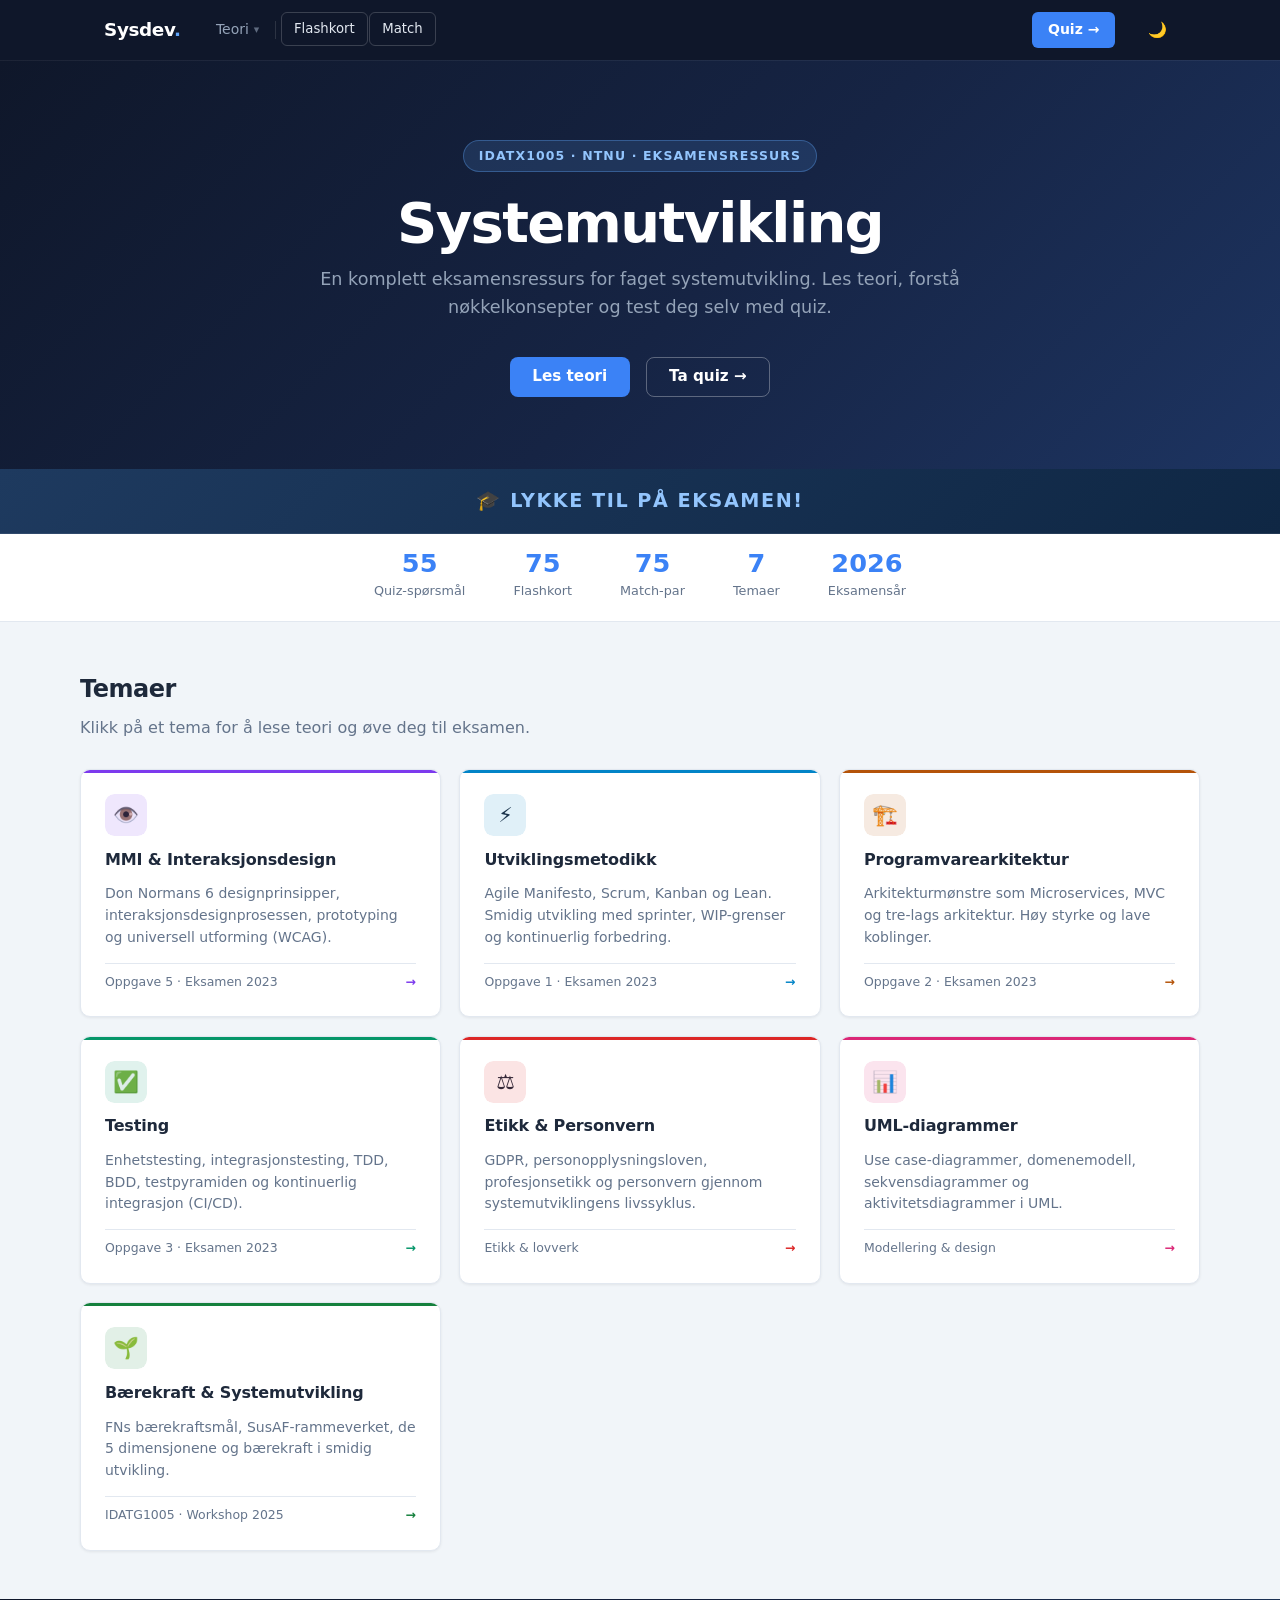
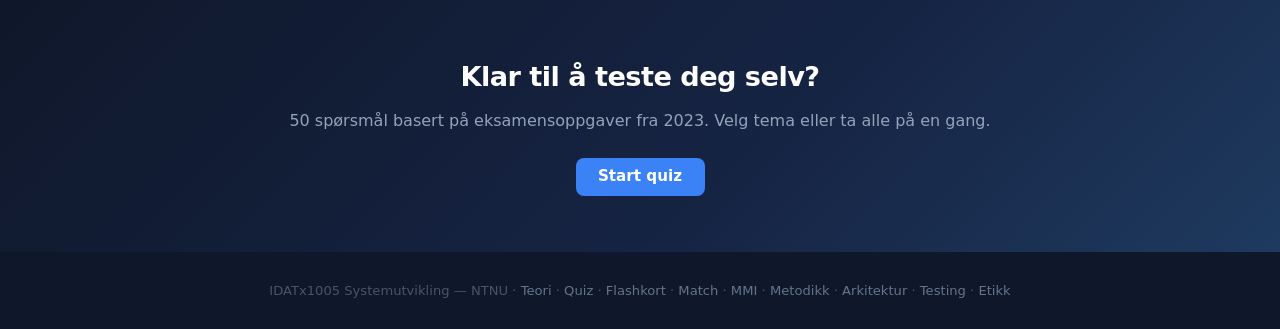
==== commit 0045eaef: "Update with new information, add timer 'until exam'" ====
--- a/index.html
+++ b/index.html
@@ -29,23 +29,67 @@
     </div>
   </section>
 
+  <!-- Exam Countdown -->
+  <div class="exam-countdown" id="examCountdown">
+    <div class="countdown-inner">
+      <span class="countdown-label">Eksamen om</span>
+      <div class="countdown-units">
+        <div class="countdown-unit"><span class="countdown-num" id="cdDays">--</span><span class="countdown-unit-label">dager</span></div>
+        <div class="countdown-sep">:</div>
+        <div class="countdown-unit"><span class="countdown-num" id="cdHours">--</span><span class="countdown-unit-label">timer</span></div>
+        <div class="countdown-sep">:</div>
+        <div class="countdown-unit"><span class="countdown-num" id="cdMins">--</span><span class="countdown-unit-label">min</span></div>
+        <div class="countdown-sep">:</div>
+        <div class="countdown-unit"><span class="countdown-num" id="cdSecs">--</span><span class="countdown-unit-label">sek</span></div>
+      </div>
+      <span class="countdown-date">03.06.2026 · 09:00</span>
+    </div>
+  </div>
+  <script>
+    (function () {
+      const examTime = new Date('2026-06-03T09:00:00+02:00');
+      function tick() {
+        const diff = examTime - Date.now();
+        if (diff <= 0) {
+          document.getElementById('examCountdown').innerHTML =
+            '<div class="countdown-inner"><span class="countdown-label" style="font-size:1.2rem">🎓 Lykke til på eksamen!</span></div>';
+          return;
+        }
+        const d = Math.floor(diff / 86400000);
+        const h = Math.floor((diff % 86400000) / 3600000);
+        const m = Math.floor((diff % 3600000) / 60000);
+        const s = Math.floor((diff % 60000) / 1000);
+        document.getElementById('cdDays').textContent = String(d).padStart(2, '0');
+        document.getElementById('cdHours').textContent = String(h).padStart(2, '0');
+        document.getElementById('cdMins').textContent = String(m).padStart(2, '0');
+        document.getElementById('cdSecs').textContent = String(s).padStart(2, '0');
+        setTimeout(tick, 1000);
+      }
+      tick();
+    })();
+  </script>
+
   <!-- Stats -->
   <div class="stats-bar">
     <div class="stats-inner">
       <div class="stat">
-        <span class="stat-num">50</span>
+        <span class="stat-num">55</span>
         <span class="stat-label">Quiz-spørsmål</span>
       </div>
       <div class="stat">
-        <span class="stat-num">6</span>
+        <span class="stat-num">75</span>
+        <span class="stat-label">Flashkort</span>
+      </div>
+      <div class="stat">
+        <span class="stat-num">75</span>
+        <span class="stat-label">Match-par</span>
+      </div>
+      <div class="stat">
+        <span class="stat-num">7</span>
         <span class="stat-label">Temaer</span>
       </div>
       <div class="stat">
-        <span class="stat-num">5</span>
-        <span class="stat-label">Eksamensoppgaver</span>
-      </div>
-      <div class="stat">
-        <span class="stat-num">2023</span>
+        <span class="stat-num">2026</span>
         <span class="stat-label">Eksamensår</span>
       </div>
     </div>
@@ -65,7 +109,7 @@
           <h3>MMI & Interaksjonsdesign</h3>
           <p>Don Normans 6 designprinsipper, interaksjonsdesignprosessen, prototyping og universell utforming (WCAG).</p>
           <div class="topic-card-meta">
-            <span>Oppgave 5 på eksamen</span>
+            <span>Oppgave 5 · Eksamen 2023</span>
             <span class="topic-card-arrow">→</span>
           </div>
         </a>
@@ -75,7 +119,7 @@
           <h3>Utviklingsmetodikk</h3>
           <p>Agile Manifesto, Scrum, Kanban og Lean. Smidig utvikling med sprinter, WIP-grenser og kontinuerlig forbedring.</p>
           <div class="topic-card-meta">
-            <span>Oppgave 1 på eksamen</span>
+            <span>Oppgave 1 · Eksamen 2023</span>
             <span class="topic-card-arrow">→</span>
           </div>
         </a>
@@ -85,7 +129,7 @@
           <h3>Programvarearkitektur</h3>
           <p>Arkitekturmønstre som Microservices, MVC og tre-lags arkitektur. Høy styrke og lave koblinger.</p>
           <div class="topic-card-meta">
-            <span>Oppgave 2 på eksamen</span>
+            <span>Oppgave 2 · Eksamen 2023</span>
             <span class="topic-card-arrow">→</span>
           </div>
         </a>
@@ -95,7 +139,7 @@
           <h3>Testing</h3>
           <p>Enhetstesting, integrasjonstesting, TDD, BDD, testpyramiden og kontinuerlig integrasjon (CI/CD).</p>
           <div class="topic-card-meta">
-            <span>Oppgave 3 på eksamen</span>
+            <span>Oppgave 3 · Eksamen 2023</span>
             <span class="topic-card-arrow">→</span>
           </div>
         </a>
@@ -120,6 +164,16 @@
           </div>
         </a>
 
+        <a href="/baerekraft/" class="topic-card" style="--accent: var(--c-baerekraft)">
+          <div class="topic-card-icon">🌱</div>
+          <h3>Bærekraft & Systemutvikling</h3>
+          <p>FNs bærekraftsmål, SusAF-rammeverket, de 5 dimensjonene og bærekraft i smidig utvikling.</p>
+          <div class="topic-card-meta">
+            <span>IDATG1005 · Workshop 2025</span>
+            <span class="topic-card-arrow">→</span>
+          </div>
+        </a>
+
       </div>
     </div>
   </section>
--- a/style.css
+++ b/style.css
@@ -34,6 +34,7 @@
   --c-etikk: #dc2626;
   --c-uml: #db2777;
   --c-prosjekt: #9333ea;
+  --c-baerekraft: #15803d;
 }
 
 [data-theme="dark"] {
@@ -142,7 +143,6 @@
 }
 
 .nav-quiz-btn {
-  margin-left: auto !important;
   background: var(--primary) !important;
   color: white !important;
   padding: .4rem 1rem !important;
@@ -150,6 +150,100 @@
 }
 .nav-quiz-btn:hover {
   background: var(--primary-dark) !important;
+  color: white !important;
+}
+
+/* Separator between nav groups */
+.nav-sep {
+  width: 1px;
+  height: 18px;
+  background: rgba(255,255,255,.12);
+  align-self: center;
+  flex-shrink: 0;
+  margin: 0 .2rem;
+}
+
+/* Push Quiz to far right */
+.nav-quiz-li { margin-left: auto; }
+
+/* Teori dropdown */
+.nav-dropdown { position: relative; }
+
+.nav-dropdown > a {
+  display: flex !important;
+  align-items: center;
+  gap: .3rem;
+}
+
+.nav-chevron {
+  font-size: .68rem;
+  opacity: .6;
+  transition: transform .2s;
+  line-height: 1;
+}
+
+.nav-dropdown:hover .nav-chevron { transform: rotate(180deg); }
+
+.nav-dropdown-menu {
+  position: absolute;
+  top: calc(100% + 4px);
+  left: 0;
+  background: #0f172a;
+  border: 1px solid rgba(255,255,255,.1);
+  border-radius: 8px;
+  padding: .35rem 0;
+  min-width: 185px;
+  list-style: none;
+  opacity: 0;
+  visibility: hidden;
+  transform: translateY(-6px);
+  transition: opacity .15s, transform .15s, visibility 0s linear .15s;
+  box-shadow: 0 8px 24px rgba(0,0,0,.35);
+  z-index: 300;
+}
+
+.nav-dropdown:hover .nav-dropdown-menu {
+  opacity: 1;
+  visibility: visible;
+  transform: translateY(0);
+  transition: opacity .15s, transform .15s, visibility 0s;
+}
+
+.nav-dropdown-menu li a {
+  padding: .5rem 1rem !important;
+  border-radius: 0 !important;
+  font-size: .85rem !important;
+  color: #94a3b8 !important;
+  background: transparent !important;
+}
+
+.nav-dropdown-menu li:first-child a { border-radius: 8px 8px 0 0 !important; }
+.nav-dropdown-menu li:last-child a  { border-radius: 0 0 8px 8px !important; }
+
+.nav-dropdown-menu li a:hover {
+  color: white !important;
+  background: rgba(255,255,255,.08) !important;
+}
+
+/* Flashkort / Match practice buttons */
+.nav-practice-btn {
+  border: 1px solid rgba(255,255,255,.18) !important;
+  border-radius: 6px !important;
+  color: #e2e8f0 !important;
+  padding: .3rem .75rem !important;
+  font-size: .83rem !important;
+}
+
+.nav-practice-btn:hover {
+  border-color: rgba(255,255,255,.35) !important;
+  background: rgba(255,255,255,.09) !important;
+  color: white !important;
+  text-decoration: none;
+}
+
+.nav-practice-btn.active {
+  background: rgba(255,255,255,.12) !important;
+  border-color: rgba(255,255,255,.3) !important;
   color: white !important;
 }
 
@@ -290,6 +384,75 @@
 }
 
 /* ========================================
+   EXAM COUNTDOWN
+   ======================================== */
+
+.exam-countdown {
+  background: linear-gradient(135deg, #1e3a5f 0%, #0f2744 100%);
+  border-bottom: 1px solid rgba(255,255,255,.08);
+  padding: 1rem 1.5rem;
+}
+
+.countdown-inner {
+  max-width: 900px;
+  margin: 0 auto;
+  display: flex;
+  align-items: center;
+  justify-content: center;
+  gap: 1.5rem;
+  flex-wrap: wrap;
+}
+
+.countdown-label {
+  color: #93c5fd;
+  font-size: .8rem;
+  font-weight: 600;
+  letter-spacing: .08em;
+  text-transform: uppercase;
+}
+
+.countdown-date {
+  color: #64748b;
+  font-size: .78rem;
+}
+
+.countdown-units {
+  display: flex;
+  align-items: center;
+  gap: .4rem;
+}
+
+.countdown-unit {
+  display: flex;
+  flex-direction: column;
+  align-items: center;
+  min-width: 3rem;
+}
+
+.countdown-num {
+  font-size: 1.75rem;
+  font-weight: 700;
+  font-variant-numeric: tabular-nums;
+  line-height: 1;
+  color: #f1f5f9;
+}
+
+.countdown-unit-label {
+  font-size: .65rem;
+  color: #64748b;
+  text-transform: uppercase;
+  letter-spacing: .06em;
+  margin-top: .15rem;
+}
+
+.countdown-sep {
+  font-size: 1.4rem;
+  font-weight: 700;
+  color: #334155;
+  padding-bottom: .8rem;
+}
+
+/* ========================================
    STATS BAR
    ======================================== */
 
@@ -1146,6 +1309,77 @@
 }
 
 /* ========================================
+   CHAPTER NAVIGATION
+   ======================================== */
+
+.chapter-nav {
+  background: var(--surface);
+  border-top: 2px solid var(--border);
+  padding: 1.75rem 1.5rem;
+}
+
+.chapter-nav-inner {
+  max-width: var(--max-w);
+  margin: 0 auto;
+  display: grid;
+  grid-template-columns: 1fr auto 1fr;
+  align-items: center;
+  gap: 1.5rem;
+}
+
+.chapter-btn {
+  display: flex;
+  flex-direction: column;
+  padding: 1rem 1.25rem;
+  border-radius: var(--radius);
+  border: 1.5px solid var(--border);
+  background: var(--bg);
+  text-decoration: none !important;
+  transition: border-color .15s, box-shadow .15s;
+  gap: .2rem;
+}
+
+.chapter-btn:hover {
+  border-color: var(--accent, var(--primary));
+  box-shadow: var(--shadow);
+  text-decoration: none;
+}
+
+.chapter-btn-next {
+  text-align: right;
+}
+
+.chapter-btn-label {
+  font-size: .72rem;
+  font-weight: 700;
+  text-transform: uppercase;
+  letter-spacing: .05em;
+  color: var(--text-muted);
+}
+
+.chapter-btn-title {
+  font-size: .95rem;
+  font-weight: 700;
+  color: var(--text);
+}
+
+.chapter-btn-cta {
+  border-color: var(--primary);
+}
+
+.chapter-btn-cta .chapter-btn-label {
+  color: var(--primary);
+}
+
+.chapter-pos {
+  font-size: .82rem;
+  font-weight: 500;
+  color: var(--text-muted);
+  text-align: center;
+  white-space: nowrap;
+}
+
+/* ========================================
    FOOTER
    ======================================== */
 
@@ -1161,6 +1395,204 @@
 .site-footer a:hover { color: #94a3b8; }
 
 /* ========================================
+   FLASHCARD PAGE
+   ======================================== */
+
+.fc-progress {
+  display: flex;
+  justify-content: space-between;
+  align-items: center;
+  margin-bottom: .5rem;
+}
+
+.fc-progress-label {
+  font-size: .82rem;
+  color: var(--text-muted);
+}
+
+.fc-known-label {
+  font-size: .82rem;
+  font-weight: 600;
+  color: #16a34a;
+}
+
+.fc-scene {
+  width: 100%;
+  perspective: 1200px;
+  margin-bottom: .75rem;
+  cursor: pointer;
+  user-select: none;
+}
+
+.fc-card {
+  width: 100%;
+  display: grid;
+  transform-style: preserve-3d;
+  transition: transform .45s cubic-bezier(.4,0,.2,1);
+  border-radius: var(--radius);
+}
+
+.fc-card.flipped { transform: rotateY(180deg); }
+
+.fc-front,
+.fc-back {
+  grid-area: 1/1;
+  backface-visibility: hidden;
+  background: var(--surface);
+  border: 1.5px solid var(--border);
+  border-radius: var(--radius);
+  box-shadow: var(--shadow);
+  padding: 2rem 2rem 1.5rem;
+  display: flex;
+  flex-direction: column;
+  min-height: 175px;
+}
+
+.fc-back {
+  transform: rotateY(180deg);
+  border-color: var(--primary);
+}
+
+.fc-label {
+  font-size: .72rem;
+  font-weight: 700;
+  text-transform: uppercase;
+  letter-spacing: .08em;
+  color: var(--text-muted);
+  margin-bottom: .65rem;
+}
+
+.fc-back .fc-label { color: var(--primary); }
+
+.fc-content {
+  font-size: 1.35rem;
+  font-weight: 700;
+  line-height: 1.4;
+  color: var(--text);
+  flex: 1;
+}
+
+.fc-back .fc-content {
+  font-size: .98rem;
+  font-weight: 500;
+  line-height: 1.65;
+}
+
+.fc-hint {
+  margin-top: 1rem;
+  font-size: .78rem;
+  color: var(--text-muted);
+  text-align: center;
+}
+
+.fc-status-btns {
+  display: flex;
+  gap: .75rem;
+  margin-bottom: .75rem;
+}
+
+.fc-btn-review,
+.fc-btn-known { flex: 1; }
+
+.fc-nav {
+  display: flex;
+  justify-content: space-between;
+  align-items: center;
+  gap: .5rem;
+}
+
+/* ========================================
+   MATCHING GAME
+   ======================================== */
+
+.match-start-card {
+  background: var(--surface);
+  border-radius: var(--radius);
+  border: 1px solid var(--border);
+  padding: 2rem;
+  box-shadow: var(--shadow-sm);
+}
+
+.match-start-card h2 {
+  font-size: 1.25rem;
+  font-weight: 700;
+  margin-bottom: .4rem;
+}
+
+.match-start-card p {
+  color: var(--text-muted);
+  margin-bottom: 1.5rem;
+  font-size: .9rem;
+}
+
+.match-grid {
+  display: grid;
+  grid-template-columns: 1fr 1fr;
+  gap: 1rem;
+  margin-bottom: 1rem;
+}
+
+.match-col-header {
+  font-size: .75rem;
+  font-weight: 700;
+  text-transform: uppercase;
+  letter-spacing: .07em;
+  color: var(--text-muted);
+  margin-bottom: .5rem;
+}
+
+.match-col {
+  display: flex;
+  flex-direction: column;
+  gap: .45rem;
+}
+
+.match-item {
+  background: var(--surface);
+  border: 1.5px solid var(--border);
+  border-radius: 8px;
+  padding: .7rem .9rem;
+  cursor: pointer;
+  font-size: .875rem;
+  line-height: 1.45;
+  transition: all .15s;
+  color: var(--text);
+}
+
+.match-item:hover:not(.matched):not(.error) {
+  border-color: var(--primary);
+  background: #eff6ff;
+}
+
+.match-item.selected {
+  border-color: var(--primary);
+  background: #eff6ff;
+  font-weight: 600;
+}
+
+.match-item.matched {
+  border-color: #16a34a;
+  background: #f0fdf4;
+  color: #166534;
+  cursor: default;
+  opacity: .8;
+}
+
+.match-item.error {
+  border-color: #dc2626;
+  background: #fef2f2;
+  color: #991b1b;
+}
+
+.match-status {
+  text-align: center;
+  font-size: .85rem;
+  font-weight: 500;
+  color: var(--text-muted);
+  margin-bottom: 1rem;
+}
+
+/* ========================================
    DARK THEME OVERRIDES
    ======================================== */
 
@@ -1203,6 +1635,16 @@
 [data-theme="dark"] .cons li { color: #fca5a5; }
 
 [data-theme="dark"] .breadcrumb-sep { color: #334155; }
+
+[data-theme="dark"] .fc-front,
+[data-theme="dark"] .fc-back { border-color: var(--border); }
+[data-theme="dark"] .fc-back { border-color: var(--primary); }
+
+[data-theme="dark"] .match-item:hover:not(.matched):not(.error),
+[data-theme="dark"] .match-item.selected { background: rgba(59,130,246,.12); border-color: var(--primary); }
+[data-theme="dark"] .match-item.matched { background: rgba(22,163,74,.15); border-color: rgba(22,163,74,.4); color: #4ade80; }
+[data-theme="dark"] .match-item.error { background: rgba(220,38,38,.15); border-color: rgba(220,38,38,.4); color: #f87171; }
+[data-theme="dark"] .fc-known-label { color: #4ade80; }
 
 /* ========================================
    RESPONSIVE
@@ -1239,8 +1681,37 @@
 
   .nav-links.open { display: flex; }
   .nav-links li a { padding: .6rem .75rem; }
-  .nav-quiz-btn { margin-left: 0 !important; }
+  .nav-quiz-btn { border-radius: 6px; }
+  .nav-quiz-li { margin-left: 0; }
   .nav-toggle { display: block; }
+
+  .nav-sep { display: none; }
+
+  .nav-dropdown-menu {
+    position: static;
+    opacity: 1;
+    visibility: visible;
+    transform: none;
+    box-shadow: none;
+    background: transparent;
+    border: none;
+    border-left: 2px solid rgba(255,255,255,.1);
+    border-radius: 0;
+    margin-left: 1rem;
+    padding: .2rem 0;
+    min-width: 0;
+  }
+
+  .nav-dropdown-menu li a {
+    border-radius: 0 !important;
+    padding: .45rem .65rem !important;
+  }
+
+  .nav-practice-btn {
+    border: none !important;
+    padding: .6rem .75rem !important;
+    font-size: .875rem !important;
+  }
 
   .site-nav { position: relative; }
 
@@ -1279,4 +1750,20 @@
   .compare-table th, .compare-table td {
     padding: .6rem .75rem;
   }
-}
+
+  .match-grid {
+    grid-template-columns: 1fr;
+  }
+
+  .fc-nav {
+    gap: .35rem;
+  }
+
+  .chapter-nav-inner {
+    grid-template-columns: 1fr 1fr;
+    gap: .75rem;
+  }
+
+  .chapter-pos { display: none; }
+  .chapter-btn { padding: .85rem 1rem; }
+}
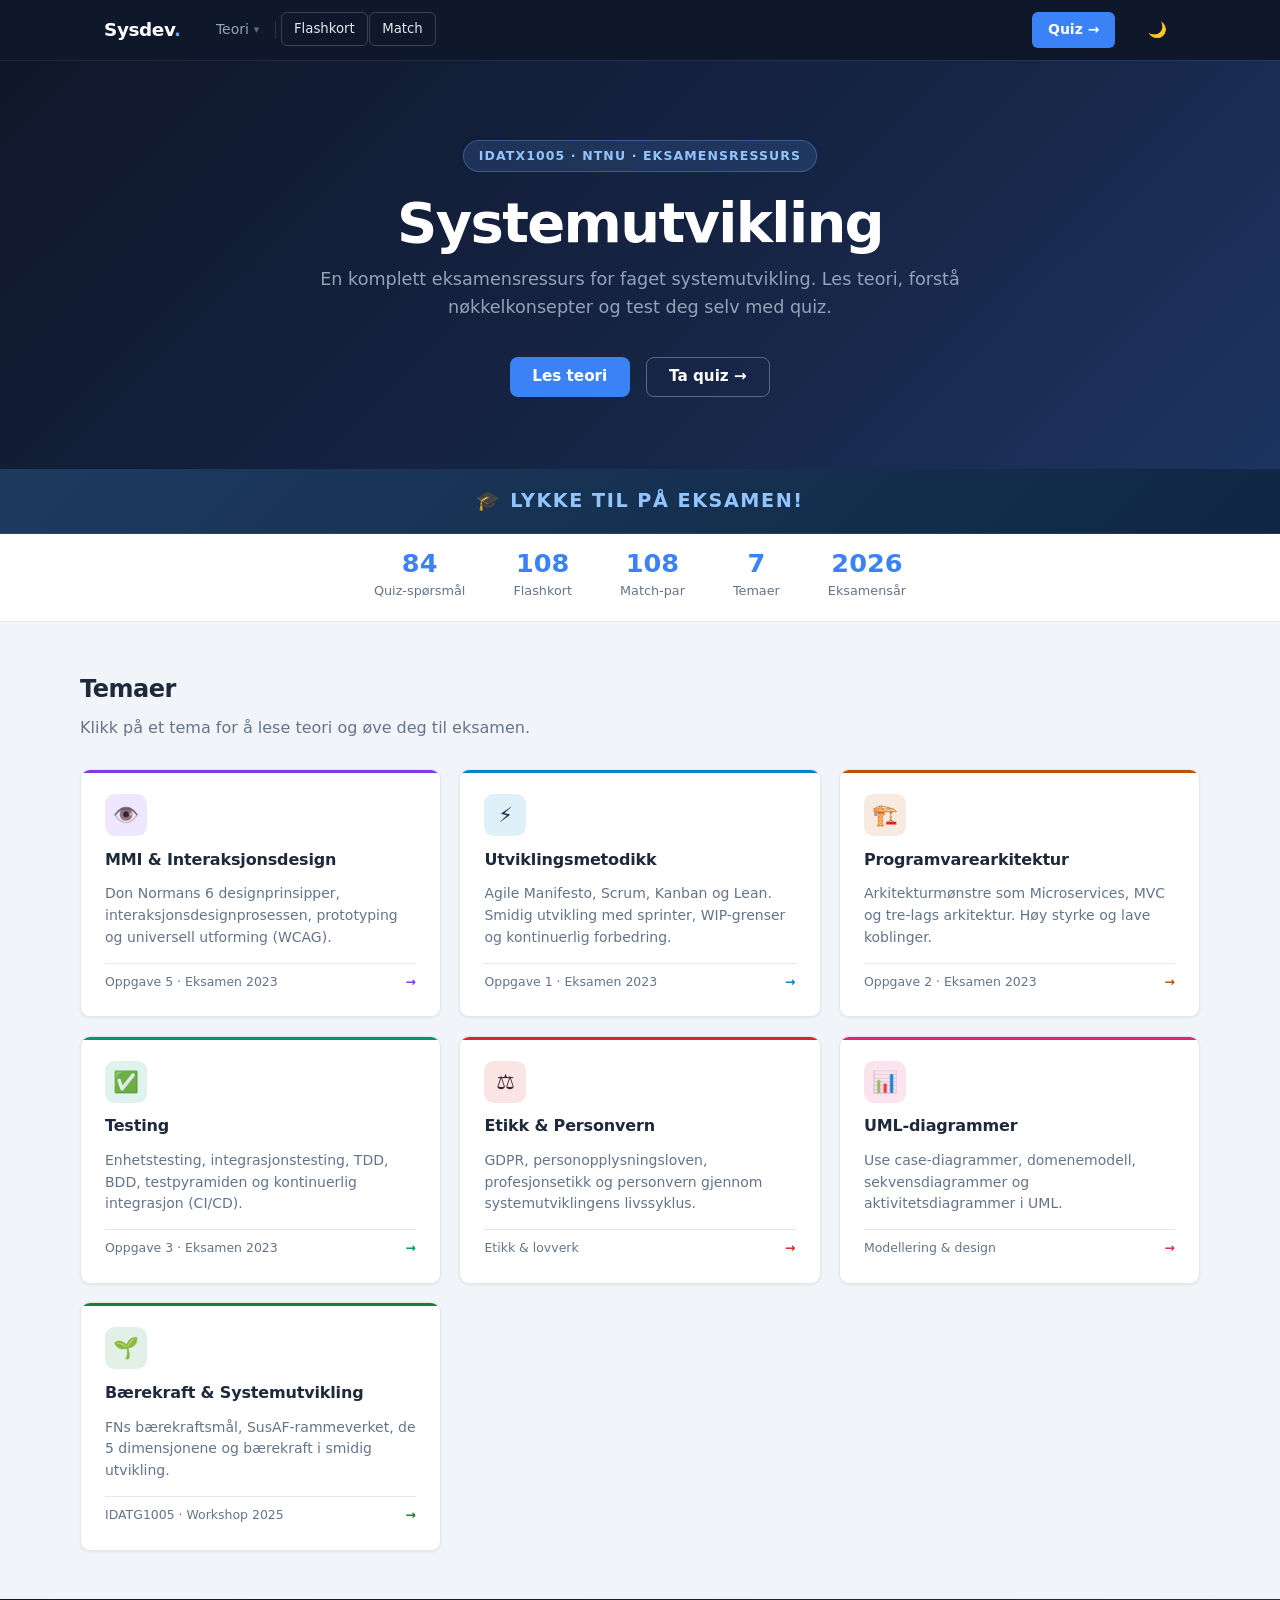
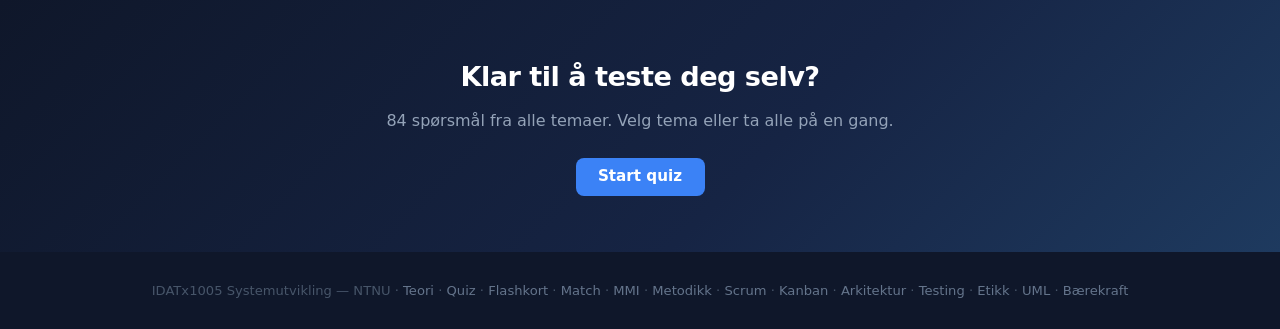
==== commit 592fa173: "Update theory 'book' and navigation, as well as questions, flashcards and match" ====
--- a/index.html
+++ b/index.html
@@ -73,15 +73,15 @@
   <div class="stats-bar">
     <div class="stats-inner">
       <div class="stat">
-        <span class="stat-num">55</span>
+        <span class="stat-num">84</span>
         <span class="stat-label">Quiz-spørsmål</span>
       </div>
       <div class="stat">
-        <span class="stat-num">75</span>
+        <span class="stat-num">108</span>
         <span class="stat-label">Flashkort</span>
       </div>
       <div class="stat">
-        <span class="stat-num">75</span>
+        <span class="stat-num">108</span>
         <span class="stat-label">Match-par</span>
       </div>
       <div class="stat">
@@ -181,7 +181,7 @@
   <!-- Quiz CTA -->
   <section class="quiz-cta">
     <h2>Klar til å teste deg selv?</h2>
-    <p>50 spørsmål basert på eksamensoppgaver fra 2023. Velg tema eller ta alle på en gang.</p>
+    <p>84 spørsmål fra alle temaer. Velg tema eller ta alle på en gang.</p>
     <a href="/quiz/" class="btn btn-primary">Start quiz</a>
   </section>
 
